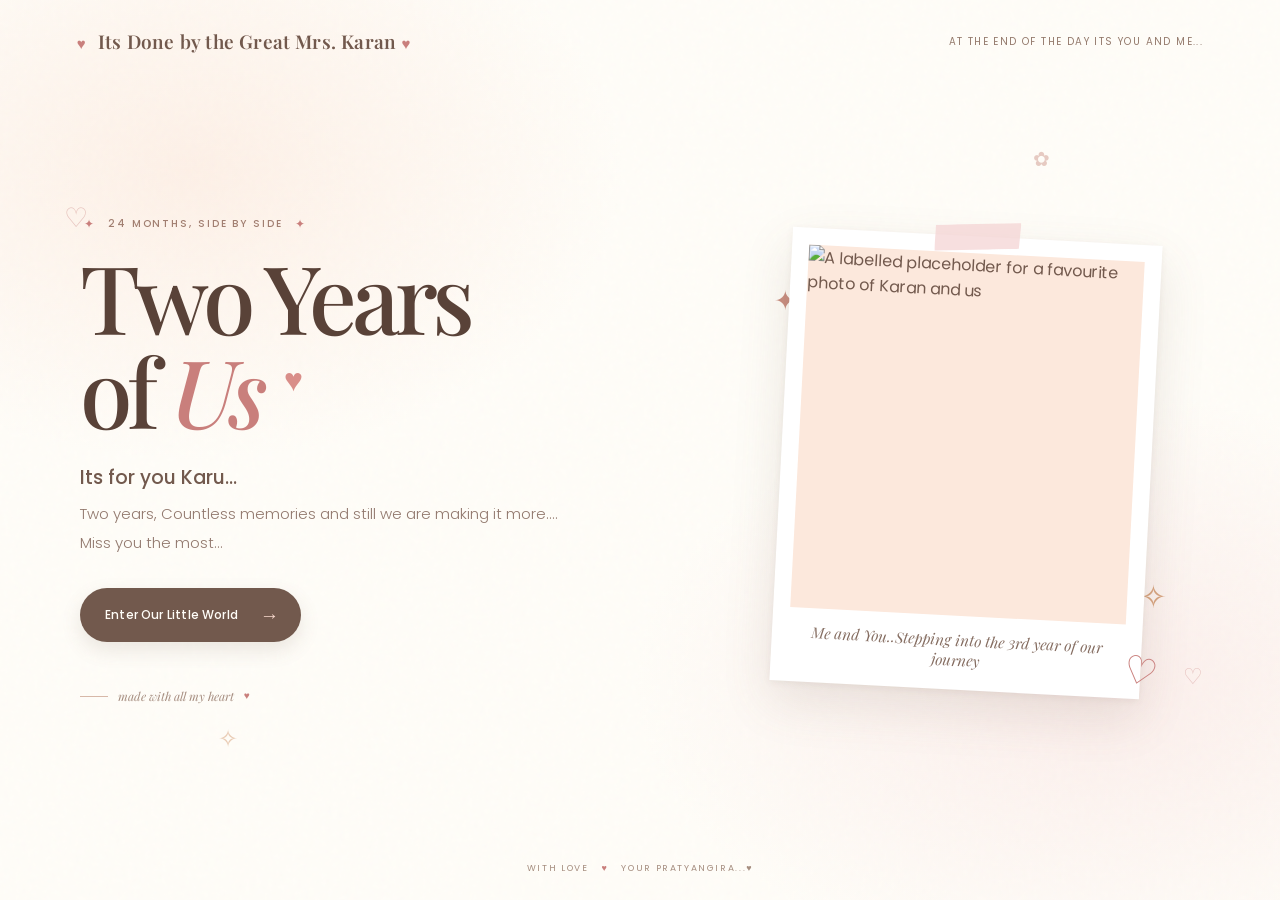
==== index.html @ ebb39081 "Initial commit - Two Years of Us" ====
<!DOCTYPE html>
<html lang="en">
  <head>
    <meta charset="UTF-8" />
    <meta name="viewport" content="width=device-width, initial-scale=1.0" />
    <meta
      name="description"
      content="A little scrapbook celebrating two years of us."
    />
    <meta name="theme-color" content="#fffdf8" />
    <title>Two Years of Us ❤️</title>
    <link rel="preconnect" href="https://fonts.googleapis.com" />
    <link rel="preconnect" href="https://fonts.gstatic.com" crossorigin />
    <link
      href="https://fonts.googleapis.com/css2?family=Playfair+Display:wght@500;600;700&family=Poppins:wght@300;400;500;600&display=swap"
      rel="stylesheet"
    />
    <link rel="stylesheet" href="style.css" />
    <script src="script.js" defer></script>
  </head>
  <body>
    <main>
      <section class="welcome" aria-labelledby="welcome-title">
        <div class="paper-grain" aria-hidden="true"></div>
        <div class="floating-decor floating-decor--one" aria-hidden="true">♡</div>
        <div class="floating-decor floating-decor--two" aria-hidden="true">✿</div>
        <div class="floating-decor floating-decor--three" aria-hidden="true">♡</div>
        <div class="floating-decor floating-decor--four" aria-hidden="true">✧</div>

        <header class="topline">
          <a class="wordmark" href="#home" aria-label="Two Years of Us home">
            <span class="wordmark__heart" aria-hidden="true">♥</span>
            Its Done by the Great Mrs. Karan <span class="wordmark__heart" aria-hidden="true">♥</span>
          </a>
          <p class="anniversary-note">At the End of the Day its YOU and ME...</p>
        </header>

        <div class="welcome__content" id="home">
          <div class="welcome__copy">
            <p class="eyebrow"><span aria-hidden="true">✦</span> 24 months, side by side <span aria-hidden="true">✦</span></p>
            <h1 id="welcome-title">Two Years<br />of <span>Us</span> <span class="title-heart" aria-label="love">♥</span></h1>
            <p class="greeting">Its for you Karu...</p>
            <p class="subtitle">Two years, Countless memories and still we are making it more....<br class="desktop-break" />Miss you the most...</p>

            <button class="enter-button" id="enter-button" type="button">
              <span>Enter Our Little World</span>
              <span class="enter-button__arrow" aria-hidden="true">→</span>
            </button>
            <p class="welcome-message" id="welcome-message" aria-live="polite"></p>

            <div class="tiny-note" aria-hidden="true">
              <span class="tiny-note__line"></span>
              made with all my heart
              <span class="tiny-note__heart">♥</span>
            </div>
          </div>

          <div class="photo-scene">
            <span class="photo-scene__sparkle photo-scene__sparkle--one" aria-hidden="true">✦</span>
            <span class="photo-scene__sparkle photo-scene__sparkle--two" aria-hidden="true">✧</span>
            <div class="photo-card">
              <span class="photo-card__tape" aria-hidden="true"></span>
              <!-- Replace images/karan-and-us-placeholder.svg with your own photograph when ready. -->
              <img
                class="photo-card__image"
                src="C:\Users\ADMIN\Desktop\Him\images\karan-and-us-placeholder.jpeg"
                alt="A labelled placeholder for a favourite photo of Karan and us"
              />
              <p class="photo-card__caption">Me and You..Stepping into the 3rd year of our journey</p>
              <span class="photo-card__doodle" aria-hidden="true">♡</span>
            </div>
            <span class="photo-scene__flower" aria-hidden="true"></span>
          </div>
        </div>

        <footer class="bottomline">
          <span>With Love </span>
          <span class="bottomline__heart" aria-hidden="true">♥</span>
          <span>Your Pratyangira...♥</span>
        </footer>
      </section>

    </main>
  </body>
</html>
---- style.css ----
:root {
  color-scheme: light;
  --ivory: #fffdf8;
  --peach: #fce8dc;
  --blush: #f5d5d5;
  --beige: #eadccb;
  --brown: #72594d;
  --brown-deep: #594238;
  --rose: #c97f7c;
  --paper: #fffaf1;
  --serif: "Playfair Display", Georgia, serif;
  --sans: "Poppins", "Trebuchet MS", sans-serif;
}

* {
  box-sizing: border-box;
}

html {
  min-width: 320px;
  scroll-behavior: smooth;
}

body {
  margin: 0;
  background: var(--ivory);
  color: var(--brown);
  font-family: var(--sans);
}

button,
a {
  -webkit-tap-highlight-color: transparent;
}

.welcome {
  position: relative;
  display: flex;
  min-height: 100svh;
  flex-direction: column;
  overflow: hidden;
  padding: 28px clamp(22px, 6vw, 92px) 25px;
  isolation: isolate;
  background:
    radial-gradient(ellipse at 15% 19%, rgba(252, 232, 220, 0.62), transparent 28%),
    radial-gradient(ellipse at 86% 76%, rgba(245, 213, 213, 0.38), transparent 30%),
    var(--ivory);
}

.paper-grain {
  position: absolute;
  z-index: -1;
  inset: 0;
  opacity: 0.2;
  pointer-events: none;
  background-image: url("data:image/svg+xml,%3Csvg viewBox='0 0 180 180' xmlns='http://www.w3.org/2000/svg'%3E%3Cfilter id='n'%3E%3CfeTurbulence type='fractalNoise' baseFrequency='.85' numOctaves='3' stitchTiles='stitch'/%3E%3C/filter%3E%3Crect width='100%25' height='100%25' opacity='.12' filter='url(%23n)'/%3E%3C/svg%3E");
}

.topline,
.bottomline {
  display: flex;
  align-items: center;
  justify-content: space-between;
}

.topline {
  position: relative;
  z-index: 1;
}

.wordmark {
  color: var(--brown);
  font-family: var(--serif);
  font-size: 19px;
  font-weight: 600;
  letter-spacing: 0.01em;
  text-decoration: none;
}

.wordmark__heart {
  margin-right: 7px;
  color: var(--rose);
  font-family: var(--sans);
  font-size: 15px;
}

.anniversary-note {
  margin: 0;
  color: #947a6c;
  font-size: 10px;
  font-weight: 400;
  letter-spacing: 0.14em;
  text-transform: uppercase;
}

.welcome__content {
  display: grid;
  width: min(1120px, 100%);
  flex: 1;
  grid-template-columns: 1.08fr 0.92fr;
  align-items: center;
  gap: clamp(35px, 8vw, 115px);
  margin: 18px auto 10px;
}

.welcome__copy {
  position: relative;
  z-index: 1;
  padding: 22px 0 28px;
  animation: rise-in 850ms both;
}

.eyebrow {
  display: flex;
  align-items: center;
  gap: 12px;
  margin: 0 0 17px 4px;
  color: #a17e70;
  font-size: 10px;
  font-weight: 500;
  letter-spacing: 0.19em;
  text-transform: uppercase;
}

.eyebrow span {
  color: var(--rose);
  font-size: 12px;
}

h1 {
  margin: 0;
  color: var(--brown-deep);
  font-family: var(--serif);
  font-size: clamp(58px, 7.4vw, 100px);
  font-weight: 500;
  letter-spacing: -0.055em;
  line-height: 0.99;
}

h1 > span:first-of-type {
  color: var(--rose);
  font-style: italic;
}

.title-heart {
  display: inline-block;
  margin-left: 4px;
  color: #d98e89;
  font-family: var(--sans);
  font-size: 0.34em;
  vertical-align: 1.15em;
  animation: heartbeat 2.4s ease-in-out infinite;
}

.greeting {
  margin: 26px 0 8px;
  color: var(--brown);
  font-size: clamp(16px, 1.5vw, 19px);
  font-weight: 500;
}

.subtitle {
  margin: 0;
  color: #92796e;
  font-size: clamp(13px, 1.2vw, 15px);
  font-weight: 300;
  line-height: 1.9;
}

.enter-button {
  display: inline-flex;
  min-height: 54px;
  align-items: center;
  gap: 22px;
  margin-top: 31px;
  padding: 0 21px 0 24px;
  border: 1px solid rgba(114, 89, 77, 0.16);
  border-radius: 999px;
  background: var(--brown);
  box-shadow: 0 8px 20px rgba(114, 89, 77, 0.14);
  color: var(--ivory);
  cursor: pointer;
  font: 500 12px var(--sans);
  letter-spacing: 0.015em;
  transition: background 180ms ease, box-shadow 180ms ease, transform 180ms ease;
}

.enter-button:hover {
  transform: translateY(-2px);
  background: var(--brown-deep);
  box-shadow: 0 11px 24px rgba(114, 89, 77, 0.2);
}

.enter-button:focus-visible {
  outline: 3px solid #d59a91;
  outline-offset: 4px;
}

.enter-button__arrow {
  color: #f4d5ca;
  font-size: 19px;
  line-height: 1;
  transition: transform 180ms ease;
}

.enter-button:hover .enter-button__arrow {
  transform: translateX(3px);
}

.welcome-message {
  min-height: 22px;
  margin: 12px 0 0;
  color: #a36662;
  font-family: var(--serif);
  font-size: 15px;
  font-style: italic;
}

.welcome-message:not(:empty) {
  animation: rise-in 350ms both;
}

.tiny-note {
  display: flex;
  align-items: center;
  gap: 10px;
  margin-top: 12px;
  color: #a68e80;
  font-family: var(--serif);
  font-size: 12px;
  font-style: italic;
}

.tiny-note__line {
  width: 28px;
  height: 1px;
  background: #d7b8a8;
}

.tiny-note__heart {
  color: var(--rose);
  font-family: var(--sans);
  font-size: 10px;
}

.photo-scene {
  position: relative;
  display: grid;
  min-height: 430px;
  place-items: center;
  animation: rise-in 950ms 120ms both;
}

.photo-card {
  position: relative;
  width: min(100%, 370px);
  padding: 17px 17px 20px;
  transform: rotate(3deg);
  background: #fff;
  box-shadow: 0 20px 50px rgba(114, 89, 77, 0.14), 0 2px 6px rgba(114, 89, 77, 0.08);
  transition: transform 300ms ease;
}

.photo-card:hover {
  transform: rotate(0deg) translateY(-4px);
}

.photo-card__tape {
  position: absolute;
  z-index: 1;
  top: -13px;
  left: 50%;
  width: 88px;
  height: 27px;
  transform: translateX(-50%) rotate(-5deg);
  background: rgba(245, 213, 213, 0.76);
  clip-path: polygon(3% 0, 100% 5%, 96% 100%, 0 95%);
}

.photo-card__image {
  display: block;
  width: 100%;
  aspect-ratio: 1 / 1.08;
  object-fit: cover;
  background: var(--peach);
}

.photo-card__caption {
  margin: 14px 0 0;
  color: #856d61;
  font-family: var(--serif);
  font-size: 15px;
  font-style: italic;
  text-align: center;
}

.photo-card__doodle {
  position: absolute;
  right: -17px;
  bottom: 5px;
  color: var(--rose);
  font-family: var(--serif);
  font-size: 38px;
  transform: rotate(13deg);
}

.photo-scene__sparkle,
.photo-scene__flower {
  position: absolute;
  color: #c98e80;
  user-select: none;
}

.photo-scene__sparkle--one {
  top: 10%;
  left: 9%;
  font-size: 27px;
}

.photo-scene__sparkle--two {
  right: 7%;
  bottom: 15%;
  color: #d7a47f;
  font-size: 32px;
}

.photo-scene__flower {
  top: 18%;
  right: 5%;
  color: #d38e8c;
  font-size: 32px;
  transform: rotate(-12deg);
}

.bottomline {
  justify-content: center;
  gap: 13px;
  color: #a68e80;
  font-size: 9px;
  letter-spacing: 0.18em;
  text-transform: uppercase;
}

.bottomline__heart {
  color: var(--rose);
  font-size: 9px;
}

.floating-decor {
  position: absolute;
  z-index: -1;
  color: rgba(201, 127, 124, 0.42);
  pointer-events: none;
  animation: drift 6s ease-in-out infinite;
}

.floating-decor--one {
  top: 22%;
  left: 5%;
  font-size: 27px;
}

.floating-decor--two {
  top: 16%;
  right: 18%;
  color: rgba(201, 142, 128, 0.45);
  font-size: 20px;
  animation-delay: -2s;
}

.floating-decor--three {
  right: 6%;
  bottom: 23%;
  font-size: 22px;
  animation-delay: -3.4s;
}

.floating-decor--four {
  bottom: 16%;
  left: 17%;
  color: rgba(215, 164, 127, 0.56);
  font-size: 24px;
  animation-delay: -1s;
}

@keyframes rise-in {
  from {
    opacity: 0;
    transform: translateY(14px);
  }
  to {
    opacity: 1;
    transform: translateY(0);
  }
}

@keyframes drift {
  0%,
  100% {
    translate: 0 0;
    rotate: -7deg;
  }
  50% {
    translate: 0 -12px;
    rotate: 8deg;
  }
}

@keyframes heartbeat {
  0%,
  100% {
    transform: scale(1);
  }
  8%,
  18% {
    transform: scale(1.13);
  }
  13%,
  24% {
    transform: scale(1);
  }
}

@media (max-width: 760px) {
  .welcome {
    min-height: 100svh;
    padding: 21px 24px 20px;
  }

  .anniversary-note {
    max-width: 120px;
    font-size: 8px;
    line-height: 1.7;
    text-align: right;
  }

  .welcome__content {
    max-width: 520px;
    grid-template-columns: 1fr;
    gap: 0;
    margin: 18px auto 22px;
    text-align: center;
  }

  .welcome__copy {
    padding: 28px 0 5px;
  }

  .eyebrow {
    justify-content: center;
    margin-left: 0;
    font-size: 9px;
  }

  h1 {
    font-size: clamp(58px, 15vw, 84px);
  }

  .greeting {
    margin-top: 21px;
  }

  .desktop-break {
    display: none;
  }

  .enter-button {
    margin-top: 23px;
  }

  .welcome-message {
    margin-top: 8px;
  }

  .tiny-note {
    justify-content: center;
    margin-top: 3px;
  }

  .photo-scene {
    min-height: 320px;
    margin: 0 auto;
    width: min(100%, 370px);
  }

  .photo-card {
    width: min(75%, 275px);
    padding: 12px 12px 15px;
  }

  .photo-card__caption {
    margin-top: 11px;
    font-size: 13px;
  }

  .photo-scene__sparkle--one {
    left: 7%;
  }

  .photo-scene__sparkle--two {
    right: 5%;
    bottom: 11%;
  }

  .bottomline {
    gap: 9px;
    font-size: 8px;
  }

  .floating-decor--one {
    top: 15%;
    left: 4%;
  }

  .floating-decor--two {
    top: 39%;
    right: 7%;
  }

  .floating-decor--three {
    right: 8%;
    bottom: 14%;
  }

  .floating-decor--four {
    bottom: 31%;
    left: 8%;
  }
}

@media (max-width: 380px) {
  .welcome {
    padding-right: 18px;
    padding-left: 18px;
  }

  .wordmark {
    font-size: 17px;
  }

  .welcome__copy {
    padding-top: 20px;
  }

  .photo-scene {
    min-height: 285px;
  }
}

@media (prefers-reduced-motion: reduce) {
  *,
  *::before,
  *::after {
    scroll-behavior: auto !important;
    animation-duration: 0.01ms !important;
    animation-iteration-count: 1 !important;
    transition-duration: 0.01ms !important;
  }
}

.page-view {
  animation: page-transition-in 360ms ease both;
}

.our-story.chapter-document {
  padding: clamp(52px, 7vw, 90px) clamp(22px, 6vw, 92px) 70px;
}

.chapter-document .chapter-one-section,
.chapter-document .chapter-two-section {
  padding-top: 0;
}

@keyframes page-transition-in {
  from {
    opacity: 0;
    transform: translateY(6px);
  }
  to {
    opacity: 1;
    transform: translateY(0);
  }
}

.our-story {
  position: relative;
  overflow: hidden;
  padding: clamp(72px, 10vw, 130px) clamp(22px, 6vw, 92px) 90px;
  background:
    radial-gradient(ellipse at 2% 20%, rgba(252, 232, 220, 0.42), transparent 25%),
    radial-gradient(ellipse at 98% 62%, rgba(245, 213, 213, 0.27), transparent 24%),
    #fffaf5;
}

.our-story__inner {
  position: relative;
  z-index: 1;
  width: min(1050px, 100%);
  margin: 0 auto;
}

.story-intro {
  margin: 0 auto clamp(82px, 11vw, 132px);
  text-align: center;
}

.story-eyebrow {
  display: flex;
  align-items: center;
  justify-content: center;
  gap: 12px;
  margin: 0 0 21px;
  color: #a17e70;
  font-size: 10px;
  font-weight: 500;
  letter-spacing: 0.19em;
  text-transform: uppercase;
}

.story-eyebrow span {
  color: var(--rose);
  font-size: 12px;
}

.story-intro h2 {
  margin: 0;
  color: var(--brown-deep);
  font-family: var(--serif);
  font-size: clamp(44px, 6vw, 72px);
  font-weight: 500;
  letter-spacing: -0.045em;
  line-height: 1.1;
}

.story-intro h2 span {
  color: var(--rose);
  font-style: italic;
}

.story-subtitle {
  margin: 18px 0 0;
  color: #92796e;
  font-size: clamp(13px, 1.35vw, 16px);
  font-weight: 300;
  line-height: 1.8;
}

.story-divider {
  display: inline-block;
  margin-top: 23px;
  color: #c98e80;
  font-size: 13px;
}

.chapter-index {
  display: grid;
  grid-template-columns: repeat(4, minmax(0, 1fr));
  gap: 14px;
  margin: 0 0 clamp(100px, 13vw, 155px);
}

.chapter-card {
  position: relative;
  display: flex;
  min-height: 166px;
  flex-direction: column;
  align-items: flex-start;
  padding: 21px 19px;
  border: 1px solid rgba(114, 89, 77, 0.1);
  background: rgba(255, 253, 248, 0.78);
  box-shadow: 0 8px 26px rgba(114, 89, 77, 0.045);
  color: var(--brown);
  text-decoration: none;
  transition: transform 220ms ease, box-shadow 220ms ease, border-color 220ms ease;
}

.chapter-card:nth-child(even) {
  margin-top: 19px;
  background: rgba(252, 232, 220, 0.43);
}

.chapter-card:hover {
  transform: translateY(-5px);
  border-color: rgba(201, 127, 124, 0.34);
  box-shadow: 0 14px 32px rgba(114, 89, 77, 0.1);
}

.chapter-card:focus-visible,
.chapter-pagination a:focus-visible {
  outline: 3px solid #d59a91;
  outline-offset: 4px;
}

.chapter-card__number {
  margin-bottom: 15px;
  color: #c98e80;
  font-family: var(--serif);
  font-size: 17px;
  font-style: italic;
}

.chapter-card__title {
  color: var(--brown-deep);
  font-family: var(--serif);
  font-size: clamp(16px, 1.65vw, 20px);
  line-height: 1.25;
}

.chapter-card__subtitle {
  margin-top: 7px;
  color: #9a8175;
  font-size: 10px;
  font-weight: 300;
  line-height: 1.6;
}

.chapter-card__arrow {
  position: absolute;
  right: 17px;
  bottom: 13px;
  color: #c98e80;
  font-size: 15px;
  transition: transform 220ms ease;
}

.chapter-card:hover .chapter-card__arrow {
  transform: translate(2px, 2px);
}

.memory-chapter {
  margin: 0 0 clamp(105px, 14vw, 165px);
  scroll-margin-top: 38px;
}

.chapter-heading {
  max-width: 690px;
  margin: 0 0 39px;
}

.chapter-heading--right {
  margin-left: auto;
  text-align: right;
}

.chapter-label {
  margin: 0 0 13px;
  color: #a17e70;
  font-size: 9px;
  font-weight: 500;
  letter-spacing: 0.2em;
  text-transform: uppercase;
}

.chapter-label span {
  padding: 0 5px;
  color: #cf9690;
}

.chapter-heading h3 {
  margin: 0 0 12px;
  color: var(--brown-deep);
  font-family: var(--serif);
  font-size: clamp(38px, 5.2vw, 62px);
  font-weight: 500;
  letter-spacing: -0.04em;
  line-height: 1.1;
}

.chapter-heading > p:last-child {
  margin: 0;
  color: #92796e;
  font-size: clamp(13px, 1.35vw, 16px);
  font-weight: 300;
  line-height: 1.8;
}

.chapter-layout {
  display: grid;
  grid-template-columns: minmax(0, 1.1fr) minmax(260px, 0.82fr);
  align-items: center;
  gap: clamp(26px, 6vw, 78px);
}

.chapter-layout--reverse .chapter-opening {
  grid-column: 2;
  grid-row: 1;
}

.chapter-layout--reverse .chapter-photo--one {
  grid-column: 1;
  grid-row: 1;
}

.chapter-opening,
.chapter-reflection__copy {
  color: #806b60;
  font-size: 14px;
  font-weight: 300;
  line-height: 2;
}

.chapter-opening p,
.chapter-reflection__copy p {
  margin: 0 0 17px;
}

.chapter-lede {
  color: var(--brown);
  font-family: var(--serif);
  font-size: clamp(19px, 2.15vw, 25px);
  font-weight: 500;
  line-height: 1.65;
}

.chapter-reflection {
  display: grid;
  grid-column: 1 / -1;
  grid-template-columns: minmax(220px, 0.8fr) minmax(0, 1.2fr);
  align-items: center;
  gap: clamp(30px, 7vw, 90px);
  margin-top: clamp(22px, 4vw, 48px);
}

.chapter-layout--reverse .chapter-reflection {
  grid-template-columns: minmax(0, 1.2fr) minmax(220px, 0.8fr);
}

.chapter-layout--reverse .chapter-reflection__copy {
  grid-column: 1;
  grid-row: 1;
}

.chapter-layout--reverse .chapter-photo--two {
  grid-column: 2;
  grid-row: 1;
}

.chapter-photo {
  width: min(100%, 370px);
  justify-self: center;
}

.chapter-photo .memory-photo__trigger {
  aspect-ratio: 1.08;
}

.chapter-photo--one {
  transform: rotate(2deg);
}

.chapter-photo--two {
  transform: rotate(-1.5deg);
}

.chapter-photo.memory-photo--tilt-left {
  transform: rotate(-3deg);
}

.chapter-photo.memory-photo--tilt-right {
  transform: rotate(3deg);
}

.chapter-pagination {
  display: flex;
  align-items: center;
  justify-content: space-between;
  flex-wrap: wrap;
  gap: 18px;
  margin-top: 50px;
  padding-top: 20px;
  border-top: 1px solid rgba(114, 89, 77, 0.13);
}

.chapter-pagination a {
  color: #947a6c;
  font-size: 10px;
  font-weight: 500;
  letter-spacing: 0.08em;
  text-decoration: none;
  text-transform: uppercase;
  transition: color 180ms ease;
}

.chapter-pagination a:hover {
  color: var(--rose);
}

.chapter-pagination a span {
  color: var(--rose);
  font-size: 15px;
  vertical-align: -1px;
}

.chapter-page-navigation__back {
  padding: 0 14px;
  border: 1px solid rgba(114, 89, 77, 0.14);
  border-radius: 999px;
  background: rgba(252, 232, 220, 0.37);
}

.letter-navigation {
  display: flex;
  justify-content: center;
  margin-top: 38px;
}

.chapter-one-section {
  padding: clamp(42px, 7vw, 82px) 0 0;
  scroll-margin-top: 38px;
}

.chapter-one-heading {
  max-width: 760px;
  margin: 0 0 clamp(32px, 5vw, 58px);
}

.chapter-one-heading h3 {
  margin: 0 0 12px;
  color: var(--brown-deep);
  font-family: var(--serif);
  font-size: clamp(43px, 6.8vw, 78px);
  font-weight: 500;
  letter-spacing: -0.045em;
  line-height: 1.05;
}

.chapter-one-heading > p:last-child {
  margin: 0;
  color: #92796e;
  font-size: clamp(14px, 1.4vw, 17px);
  font-weight: 300;
  line-height: 1.8;
}

.chapter-one-intro {
  display: grid;
  grid-template-columns: minmax(0, 1.05fr) minmax(280px, 0.95fr);
  align-items: center;
  gap: clamp(34px, 7vw, 88px);
}

.chapter-one-intro__copy {
  position: relative;
  padding: 10px 0 10px 13px;
}

.chapter-one-ornament {
  position: absolute;
  top: -34px;
  left: -7px;
  color: rgba(201, 127, 124, 0.45);
  font-family: var(--serif);
  font-size: 72px;
  line-height: 1;
}

.chapter-one-opening {
  position: relative;
  margin: 0;
  color: var(--brown);
  font-family: var(--serif);
  font-size: clamp(20px, 2.2vw, 26px);
  line-height: 1.75;
}

.chapter-one-editable,
.chapter-one-story-text {
  margin: 19px 0 0;
  color: #806b60;
  font-size: 13px;
  font-weight: 300;
  line-height: 2;
}

.chapter-one-photo {
  width: 100%;
}

.chapter-one-photo--featured {
  max-width: 500px;
  transform: rotate(1.3deg);
}

.chapter-one-photo--featured .memory-photo__trigger {
  aspect-ratio: 1.08;
}

.chapter-one-photo--small {
  max-width: 245px;
}

.chapter-one-photo--small .memory-photo__trigger {
  aspect-ratio: 0.94;
}

.chapter-one-photo--tilt-left {
  transform: rotate(-3deg);
}

.chapter-one-photo--tilt-right {
  transform: rotate(2.6deg);
}

.chapter-one-story-row {
  display: grid;
  align-items: center;
  gap: clamp(20px, 4vw, 48px);
  margin-top: clamp(50px, 8vw, 92px);
}

.chapter-one-story-row--first {
  grid-template-columns: minmax(0, 1.1fr) repeat(2, minmax(140px, 0.72fr));
}

.chapter-one-story-row--first .chapter-one-story-text {
  margin: 0;
  padding-right: clamp(0px, 2vw, 22px);
  color: var(--brown);
  font-family: var(--serif);
  font-size: clamp(19px, 2.1vw, 25px);
  line-height: 1.75;
}

.chapter-one-story-row--second {
  grid-template-columns: minmax(190px, 0.72fr) minmax(0, 1.28fr);
  gap: clamp(32px, 8vw, 100px);
}

.chapter-one-story-row--second .chapter-one-story-text {
  max-width: 580px;
  margin: 0;
  color: var(--brown);
  font-family: var(--serif);
  font-size: clamp(19px, 2.1vw, 25px);
  line-height: 1.8;
}

.chapter-one-closing {
  margin: clamp(56px, 8vw, 92px) 0 0;
  color: var(--rose);
  font-family: var(--serif);
  font-size: clamp(24px, 3.2vw, 36px);
  font-style: italic;
  text-align: center;
}

.chapter-one-closing span {
  font-family: var(--sans);
  font-size: 0.75em;
  font-style: normal;
}

.chapter-one-navigation {
  display: flex;
  align-items: center;
  justify-content: space-between;
  flex-wrap: wrap;
  gap: 18px;
  margin-top: 40px;
  padding-top: 20px;
  border-top: 1px solid rgba(114, 89, 77, 0.13);
}

.chapter-one-back,
.chapter-one-next {
  display: inline-flex;
  min-height: 44px;
  align-items: center;
  gap: 9px;
  color: #947a6c;
  font-size: 10px;
  font-weight: 500;
  letter-spacing: 0.08em;
  text-decoration: none;
  text-transform: uppercase;
  transition: color 180ms ease, transform 180ms ease;
}

.chapter-one-back:hover,
.chapter-one-next:hover {
  color: var(--rose);
}

.chapter-one-back:focus-visible,
.chapter-one-next:focus-visible {
  outline: 3px solid #d59a91;
  outline-offset: 3px;
}

.chapter-one-next {
  padding: 0 16px;
  border: 1px solid rgba(114, 89, 77, 0.15);
  border-radius: 999px;
  background: rgba(252, 232, 220, 0.5);
}

.chapter-one-next:hover {
  transform: translateX(2px);
}

.chapter-one-navigation span {
  color: var(--rose);
  font-size: 15px;
  vertical-align: -1px;
}

.chapter-one-section.is-visible .chapter-one-photo {
  animation: chapter-one-photo-in 650ms both;
}

.chapter-one-section.is-visible .chapter-one-story-row--first .chapter-one-photo--small:last-of-type {
  animation-delay: 100ms;
}

.chapter-one-section.is-visible .chapter-one-story-row--second .chapter-one-photo--small {
  animation-delay: 180ms;
}

@keyframes chapter-one-photo-in {
  from {
    opacity: 0;
  }
  to {
    opacity: 1;
  }
}

.chapter-two-section {
  padding: clamp(56px, 8vw, 94px) 0 0;
  border-top: 1px solid rgba(114, 89, 77, 0.12);
  scroll-margin-top: 38px;
}

.chapter-two-heading {
  max-width: 760px;
  margin: 0 0 clamp(35px, 5vw, 60px);
}

.chapter-two-heading h3 {
  margin: 0 0 13px;
  color: var(--brown-deep);
  font-family: var(--serif);
  font-size: clamp(46px, 6.8vw, 78px);
  font-weight: 500;
  letter-spacing: -0.045em;
  line-height: 1.04;
}

.chapter-two-heading > p:last-child {
  max-width: 620px;
  margin: 0;
  color: #92796e;
  font-size: clamp(14px, 1.4vw, 17px);
  font-weight: 300;
  line-height: 1.8;
}

.chapter-two-intro {
  display: grid;
  grid-template-columns: minmax(0, 0.88fr) minmax(300px, 1.12fr);
  align-items: center;
  gap: clamp(34px, 7vw, 88px);
}

.chapter-two-intro__copy {
  position: relative;
  padding: 18px 0 18px 24px;
  border-left: 2px solid rgba(201, 127, 124, 0.35);
}

.chapter-two-intro__mark {
  display: inline-block;
  margin-bottom: 14px;
  color: #c98e80;
  font-family: var(--serif);
  font-size: 15px;
  font-style: italic;
  letter-spacing: 0.12em;
}

.chapter-two-opening {
  margin: 0;
  color: var(--brown);
  font-family: var(--serif);
  font-size: clamp(19px, 2vw, 24px);
  line-height: 1.8;
}

.chapter-two-photo {
  width: 100%;
}

.chapter-two-photo--featured {
  max-width: 560px;
  transform: rotate(1.2deg);
}

.chapter-two-photo--featured .memory-photo__trigger {
  aspect-ratio: 1.08;
}

.chapter-two-little-things {
  margin-top: clamp(82px, 12vw, 135px);
  padding: clamp(24px, 5vw, 56px);
  border: 1px solid rgba(201, 127, 124, 0.13);
  border-radius: 18px;
  background: rgba(252, 232, 220, 0.31);
}

.chapter-two-subheading {
  margin: 0 0 21px;
}

.chapter-two-kicker {
  margin: 0 0 8px;
  color: #a17e70;
  font-size: 9px;
  font-weight: 500;
  letter-spacing: 0.19em;
  text-transform: uppercase;
}

.chapter-two-subheading h4 {
  margin: 0;
  color: var(--brown-deep);
  font-family: var(--serif);
  font-size: clamp(32px, 4vw, 46px);
  font-weight: 500;
  letter-spacing: -0.03em;
  line-height: 1.15;
}

.chapter-two-body {
  max-width: 760px;
  margin: 0;
  color: #806b60;
  font-size: 13px;
  font-weight: 300;
  line-height: 2;
}

.chapter-two-little-things > .chapter-two-body {
  margin-bottom: 31px;
}

.chapter-two-photo-pair {
  display: grid;
  grid-template-columns: repeat(2, minmax(0, 1fr));
  align-items: start;
  gap: clamp(20px, 5vw, 64px);
  width: min(810px, 100%);
  margin: 0 auto;
}

.chapter-two-photo--small {
  max-width: 340px;
}

.chapter-two-photo--small .memory-photo__trigger {
  aspect-ratio: 1.12;
}

.chapter-two-photo--tilt-left {
  transform: rotate(-2.2deg);
}

.chapter-two-photo--tilt-right {
  transform: rotate(2.4deg);
}

.chapter-two-notification {
  margin-top: clamp(92px, 13vw, 145px);
}

.chapter-two-subheading--center {
  margin: 0 auto 34px;
  text-align: center;
}

.chapter-two-notification__content {
  display: grid;
  grid-template-columns: minmax(0, 1.1fr) repeat(2, minmax(170px, 0.76fr));
  align-items: center;
  gap: clamp(20px, 4vw, 46px);
}

.chapter-two-notification__copy {
  padding-right: clamp(0px, 2vw, 24px);
}

.chapter-two-handwritten {
  margin: 25px 0 0;
  padding: 17px 18px;
  border-left: 2px solid #d59a91;
  background: rgba(245, 213, 213, 0.3);
  color: #a36662;
  font-family: var(--serif);
  font-size: clamp(18px, 2vw, 23px);
  font-style: italic;
  line-height: 1.55;
  transform: rotate(-1deg);
}

.chapter-two-photo--note-image {
  max-width: 270px;
}

.chapter-two-photo--note-image .memory-photo__trigger {
  aspect-ratio: 0.98;
}

.chapter-two-closing {
  max-width: 780px;
  margin: clamp(70px, 10vw, 110px) auto 0;
  color: var(--brown);
  font-family: var(--serif);
  font-size: clamp(23px, 3.2vw, 37px);
  font-style: italic;
  line-height: 1.65;
  text-align: center;
}

.chapter-two-navigation {
  display: flex;
  align-items: center;
  justify-content: space-between;
  flex-wrap: wrap;
  gap: 14px;
  margin-top: 43px;
  padding-top: 20px;
  border-top: 1px solid rgba(114, 89, 77, 0.13);
}

.chapter-two-navigation a {
  display: inline-flex;
  min-height: 44px;
  align-items: center;
  gap: 8px;
  color: #947a6c;
  font-size: 9px;
  font-weight: 500;
  letter-spacing: 0.075em;
  text-decoration: none;
  text-transform: uppercase;
  transition: color 180ms ease, transform 180ms ease;
}

.chapter-two-navigation a:hover {
  color: var(--rose);
}

.chapter-two-navigation a:focus-visible {
  outline: 3px solid #d59a91;
  outline-offset: 3px;
}

.chapter-two-navigation__back {
  padding: 0 14px;
  border: 1px solid rgba(114, 89, 77, 0.14);
  border-radius: 999px;
  background: rgba(252, 232, 220, 0.37);
}

.chapter-two-navigation__previous:hover {
  transform: translateX(-2px);
}

.chapter-two-navigation__next:hover {
  transform: translateX(2px);
}

.chapter-two-navigation a span {
  color: var(--rose);
  font-size: 15px;
  vertical-align: -1px;
}

.chapter-two-section.is-visible .chapter-two-photo {
  animation: chapter-two-photo-in 650ms both;
}

.chapter-two-photo-pair .chapter-two-photo:last-child {
  animation-delay: 130ms;
}

.chapter-two-notification__content .chapter-two-photo:last-child {
  animation-delay: 180ms;
}

@keyframes chapter-two-photo-in {
  from {
    opacity: 0;
  }
  to {
    opacity: 1;
  }
}

.memory-photo {
  min-width: 0;
  margin: 0;
  padding: 0;
}

.memory-photo--polaroid {
  padding: 11px 11px 15px;
  background: #fff;
  box-shadow: 0 10px 28px rgba(114, 89, 77, 0.11), 0 1px 3px rgba(114, 89, 77, 0.07);
}

.memory-photo__trigger {
  display: block;
  width: 100%;
  overflow: hidden;
  padding: 0;
  border: 0;
  background: var(--peach);
  cursor: zoom-in;
}

.memory-photo__trigger:focus-visible {
  outline: 3px solid #d59a91;
  outline-offset: 4px;
}

.memory-photo__trigger img {
  display: block;
  width: 100%;
  aspect-ratio: 1.12;
  object-fit: cover;
  transition: transform 450ms cubic-bezier(0.2, 0.75, 0.25, 1);
}

.memory-photo__trigger:hover img {
  transform: scale(1.045);
}

.memory-photo figcaption {
  padding: 10px 2px 0;
  color: #856d61;
  font-family: var(--serif);
  font-size: clamp(12px, 1.3vw, 15px);
  font-style: italic;
  line-height: 1.45;
  text-align: center;
}

.memory-photo--polaroid figcaption {
  padding: 13px 2px 2px;
}

.memory-photo--tilt-left {
  transform: rotate(-2.2deg);
}

.memory-photo--tilt-right {
  transform: rotate(2deg);
}

.memory-grid--favourites .memory-photo:nth-child(2) {
  margin-top: 27px;
}

.memory-grid--favourites .memory-photo:nth-child(4) {
  margin-top: 16px;
}

.memory-grid--anniversary .memory-photo:nth-child(2) {
  margin-top: 18px;
}

.story-decoration {
  position: absolute;
  color: rgba(201, 127, 124, 0.3);
  pointer-events: none;
}

.story-decoration--heart {
  top: 17%;
  left: 3%;
  font-size: 37px;
  transform: rotate(-13deg);
}

.story-decoration--flower {
  top: 44%;
  right: 3%;
  color: rgba(201, 142, 128, 0.36);
  font-size: 35px;
  transform: rotate(12deg);
}

.story-ending {
  display: flex;
  flex-direction: column;
  align-items: center;
  padding: 0 0 4px;
  text-align: center;
}

.story-ending__sprig {
  color: #c98e80;
  font-size: 24px;
}

.story-ending > p {
  margin: 12px 0 23px;
  color: #92796e;
  font-family: var(--serif);
  font-size: 17px;
  font-style: italic;
}

.story-more-button {
  display: inline-flex;
  min-height: 54px;
  align-items: center;
  gap: 11px;
  padding: 0 23px;
  border: 1px solid rgba(114, 89, 77, 0.15);
  border-radius: 999px;
  background: var(--brown);
  box-shadow: 0 8px 20px rgba(114, 89, 77, 0.13);
  color: var(--ivory);
  cursor: pointer;
  font: 500 12px var(--sans);
  text-decoration: none;
  transition: background 180ms ease, box-shadow 180ms ease, transform 180ms ease;
}

.story-more-button:hover {
  transform: translateY(-2px);
  background: var(--brown-deep);
  box-shadow: 0 11px 24px rgba(114, 89, 77, 0.19);
}

.story-more-button:focus-visible,
.photo-lightbox__close:focus-visible {
  outline: 3px solid #d59a91;
  outline-offset: 4px;
}

.story-more-button span {
  color: #f0c4bd;
}

.next-chapter-placeholder {
  display: flex;
  min-height: 250px;
  flex-direction: column;
  align-items: center;
  justify-content: center;
  gap: 8px;
  padding: 45px 20px;
  background: var(--ivory);
  color: #a17e70;
  text-align: center;
  scroll-margin-top: 30px;
}

.next-chapter-placeholder > span:first-child {
  color: #c98e80;
  font-size: 23px;
}

.next-chapter-placeholder p {
  margin: 0;
  color: var(--brown);
  font-family: var(--serif);
  font-size: clamp(22px, 3vw, 30px);
  font-style: italic;
}

.next-chapter-placeholder__note {
  font-size: 9px;
  letter-spacing: 0.18em;
  text-transform: uppercase;
}

.photo-lightbox {
  position: fixed;
  width: min(92vw, 900px);
  max-width: none;
  max-height: 94vh;
  overflow: visible;
  padding: 20px;
  border: 1px solid rgba(114, 89, 77, 0.12);
  border-radius: 10px;
  background: var(--ivory);
  box-shadow: 0 22px 75px rgba(40, 29, 24, 0.26);
  color: var(--brown);
}

.photo-lightbox::backdrop {
  background: rgba(58, 45, 39, 0.58);
  backdrop-filter: blur(3px);
}

.photo-lightbox__close {
  position: absolute;
  z-index: 1;
  top: 9px;
  right: 9px;
  display: grid;
  width: 38px;
  height: 38px;
  place-items: center;
  border: 1px solid rgba(114, 89, 77, 0.14);
  border-radius: 50%;
  background: var(--ivory);
  color: var(--brown);
  cursor: pointer;
  font: 300 29px/1 var(--sans);
}

.photo-lightbox__image {
  display: block;
  width: 100%;
  max-height: calc(94vh - 90px);
  object-fit: contain;
  background: var(--peach);
}

.photo-lightbox__caption {
  margin: 13px 0 0;
  color: #856d61;
  font-family: var(--serif);
  font-size: 16px;
  font-style: italic;
  text-align: center;
}

.js .reveal {
  opacity: 0;
  transform: translateY(22px);
  transition: opacity 700ms ease, transform 700ms cubic-bezier(0.2, 0.7, 0.2, 1);
}

.js .reveal.is-visible {
  opacity: 1;
  transform: translateY(0);
}

@media (max-width: 760px) {
  .our-story {
    padding: 76px 24px 70px;
  }

  .our-story.chapter-document {
    padding: 52px 24px 70px;
  }

  .story-intro {
    margin-bottom: 78px;
  }

  .chapter-index {
    grid-template-columns: repeat(2, minmax(0, 1fr));
    gap: 12px;
    margin-bottom: 95px;
  }

  .chapter-card {
    min-height: 145px;
    padding: 17px 15px;
  }

  .chapter-card:nth-child(even) {
    margin-top: 12px;
  }

  .chapter-card__title {
    font-size: 18px;
  }

  .chapter-card__subtitle {
    max-width: 145px;
    font-size: 9px;
  }

  .story-eyebrow {
    gap: 8px;
    font-size: 8px;
    letter-spacing: 0.15em;
  }

  .story-intro h2 {
    font-size: clamp(43px, 10vw, 62px);
  }

  .memory-chapter {
    margin-bottom: 100px;
  }

  .chapter-one-section {
    padding-top: 52px;
  }

  .chapter-one-heading {
    margin-bottom: 30px;
  }

  .chapter-one-heading h3 {
    font-size: clamp(42px, 10vw, 62px);
  }

  .chapter-one-intro {
    grid-template-columns: minmax(0, 1fr);
    gap: 25px;
  }

  .chapter-one-intro__copy {
    padding-left: 9px;
  }

  .chapter-one-ornament {
    top: -25px;
    left: -7px;
    font-size: 58px;
  }

  .chapter-one-opening {
    font-size: 21px;
  }

  .chapter-one-photo--featured {
    width: min(88%, 500px);
    justify-self: center;
  }

  .chapter-one-story-row {
    margin-top: 48px;
  }

  .chapter-one-story-row--first {
    grid-template-columns: repeat(2, minmax(0, 1fr));
    gap: 18px;
  }

  .chapter-one-story-row--first .chapter-one-story-text {
    grid-column: 1 / -1;
    padding-right: 0;
  }

  .chapter-one-photo--small {
    max-width: none;
  }

  .chapter-one-story-row--second {
    grid-template-columns: minmax(0, 1fr);
    gap: 25px;
  }

  .chapter-one-story-row--second .chapter-one-photo {
    width: min(75%, 300px);
  }

  .chapter-one-story-row--second .chapter-one-story-text {
    max-width: none;
  }

  .chapter-one-closing {
    margin-top: 52px;
  }

  .chapter-two-section {
    padding-top: 52px;
  }

  .chapter-two-heading {
    margin-bottom: 30px;
  }

  .chapter-two-heading h3 {
    font-size: clamp(42px, 10vw, 62px);
  }

  .chapter-two-intro {
    grid-template-columns: minmax(0, 1fr);
    gap: 25px;
  }

  .chapter-two-intro__copy {
    padding: 8px 0 8px 18px;
  }

  .chapter-two-opening {
    font-size: 20px;
  }

  .chapter-two-photo--featured {
    width: min(88%, 520px);
    justify-self: center;
  }

  .chapter-two-little-things {
    margin-top: 72px;
    padding: 25px 18px;
  }

  .chapter-two-subheading h4 {
    font-size: clamp(31px, 8vw, 40px);
  }

  .chapter-two-photo-pair {
    gap: 17px;
  }

  .chapter-two-notification {
    margin-top: 78px;
  }

  .chapter-two-subheading--center {
    margin-bottom: 27px;
  }

  .chapter-two-notification__content {
    grid-template-columns: repeat(2, minmax(0, 1fr));
    gap: 20px 14px;
  }

  .chapter-two-notification__copy {
    grid-column: 1 / -1;
    padding-right: 0;
  }

  .chapter-two-photo--note-image {
    width: min(100%, 260px);
    justify-self: center;
  }

  .chapter-two-closing {
    margin-top: 58px;
    font-size: clamp(23px, 6vw, 31px);
  }

  .chapter-two-navigation {
    margin-top: 34px;
  }

  .chapter-heading,
  .chapter-heading--right {
    margin: 0 0 29px;
    text-align: left;
  }

  .chapter-heading h3 {
    font-size: clamp(36px, 8vw, 48px);
  }

  .chapter-layout,
  .chapter-layout--reverse {
    grid-template-columns: minmax(0, 1fr);
    gap: 25px;
  }

  .chapter-opening,
  .chapter-layout--reverse .chapter-opening,
  .chapter-layout--reverse .chapter-photo--one {
    grid-column: 1;
    grid-row: auto;
  }

  .chapter-reflection,
  .chapter-layout--reverse .chapter-reflection {
    grid-column: 1;
    grid-template-columns: minmax(0, 1fr);
    gap: 23px;
    margin-top: 6px;
  }

  .chapter-layout--reverse .chapter-reflection__copy,
  .chapter-layout--reverse .chapter-photo--two {
    grid-column: 1;
    grid-row: auto;
  }

  .chapter-photo {
    width: min(88%, 390px);
  }

  .chapter-opening,
  .chapter-reflection__copy {
    font-size: 13px;
  }

  .chapter-lede {
    font-size: 22px;
  }

  .chapter-pagination {
    margin-top: 38px;
  }

  .memory-photo--polaroid {
    padding: 8px 8px 11px;
  }

  .memory-photo figcaption,
  .memory-photo--polaroid figcaption {
    padding-top: 9px;
    font-size: 12px;
  }

  .story-decoration--heart {
    top: 12%;
    left: 4%;
    font-size: 27px;
  }

  .story-decoration--flower {
    right: 4%;
    font-size: 27px;
  }

  .next-chapter-placeholder {
    min-height: 210px;
  }
}

@media (max-width: 420px) {
  .our-story {
    padding-right: 17px;
    padding-left: 17px;
  }

  .our-story.chapter-document {
    padding-right: 17px;
    padding-left: 17px;
  }

  .chapter-index {
    gap: 9px;
  }

  .chapter-card {
    min-height: 140px;
    padding: 15px 12px;
  }

  .chapter-card__title {
    font-size: 16px;
  }

  .chapter-card__subtitle {
    max-width: 125px;
    font-size: 8px;
  }

  .chapter-one-intro {
    gap: 18px;
  }

  .chapter-one-opening {
    font-size: 19px;
  }

  .chapter-one-story-row--first {
    gap: 12px;
  }

  .chapter-one-story-row--first .chapter-one-story-text,
  .chapter-one-story-row--second .chapter-one-story-text {
    font-size: 19px;
  }

  .chapter-two-little-things {
    padding: 22px 14px;
  }

  .chapter-two-photo-pair {
    gap: 12px;
  }

  .chapter-two-navigation {
    gap: 7px;
  }

  .chapter-two-navigation a {
    font-size: 8px;
    letter-spacing: 0.045em;
  }

  .chapter-two-navigation__back {
    padding: 0 8px;
  }

  .memory-photo--polaroid {
    padding: 7px 7px 10px;
  }

  .memory-photo figcaption,
  .memory-photo--polaroid figcaption {
    font-size: 11px;
  }

  .photo-lightbox {
    padding: 12px;
  }
}

@media (prefers-reduced-motion: reduce) {
  .js .reveal,
  .js .reveal.is-visible {
    transform: none;
    transition: none;
  }
}
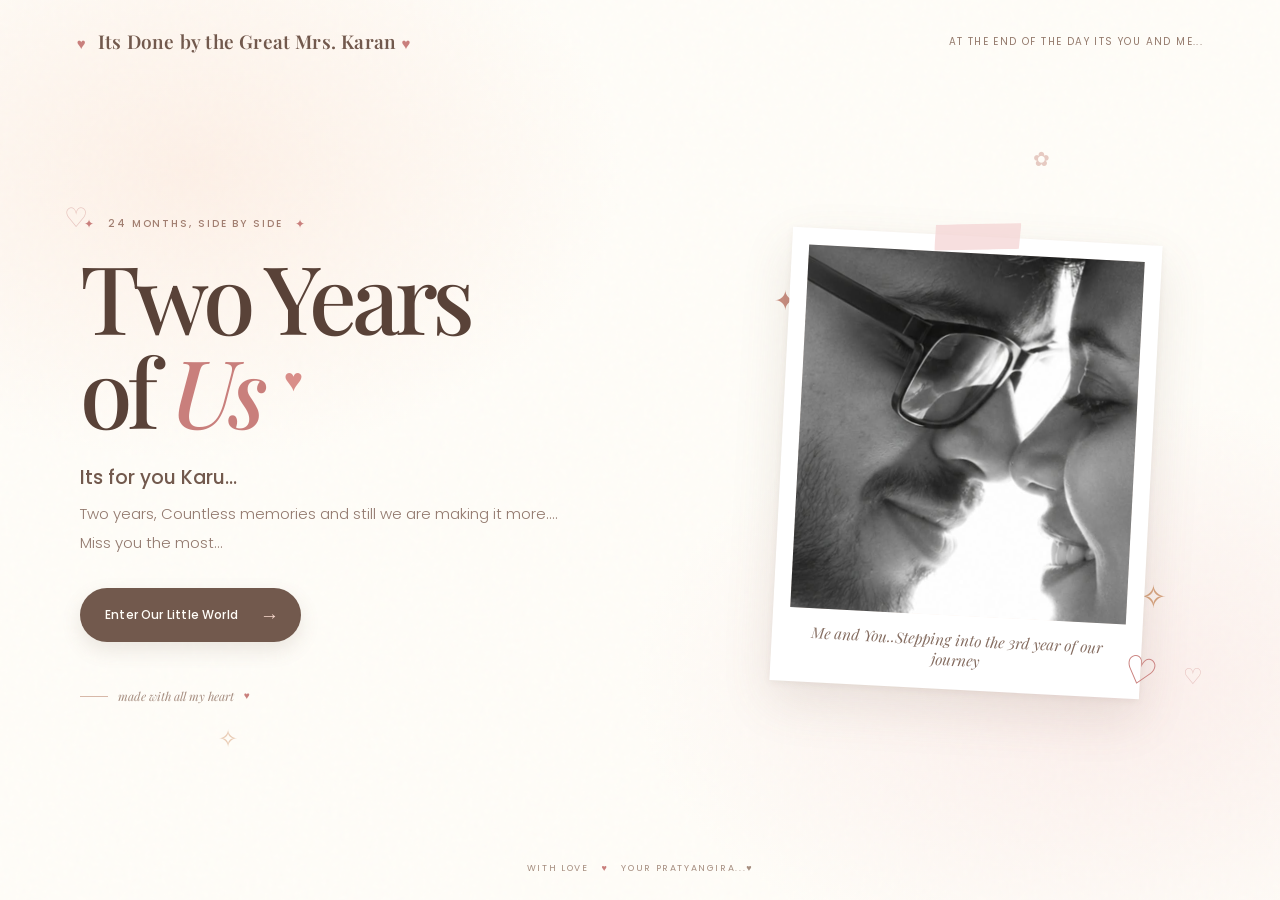
==== commit 0ea83179: "Update image source in index.html" ====
--- a/index.html
+++ b/index.html
@@ -63,7 +63,7 @@
               <!-- Replace images/karan-and-us-placeholder.svg with your own photograph when ready. -->
               <img
                 class="photo-card__image"
-                src="C:\Users\ADMIN\Desktop\Him\images\karan-and-us-placeholder.jpeg"
+                src="images/p7.jpeg"
                 alt="A labelled placeholder for a favourite photo of Karan and us"
               />
               <p class="photo-card__caption">Me and You..Stepping into the 3rd year of our journey</p>
